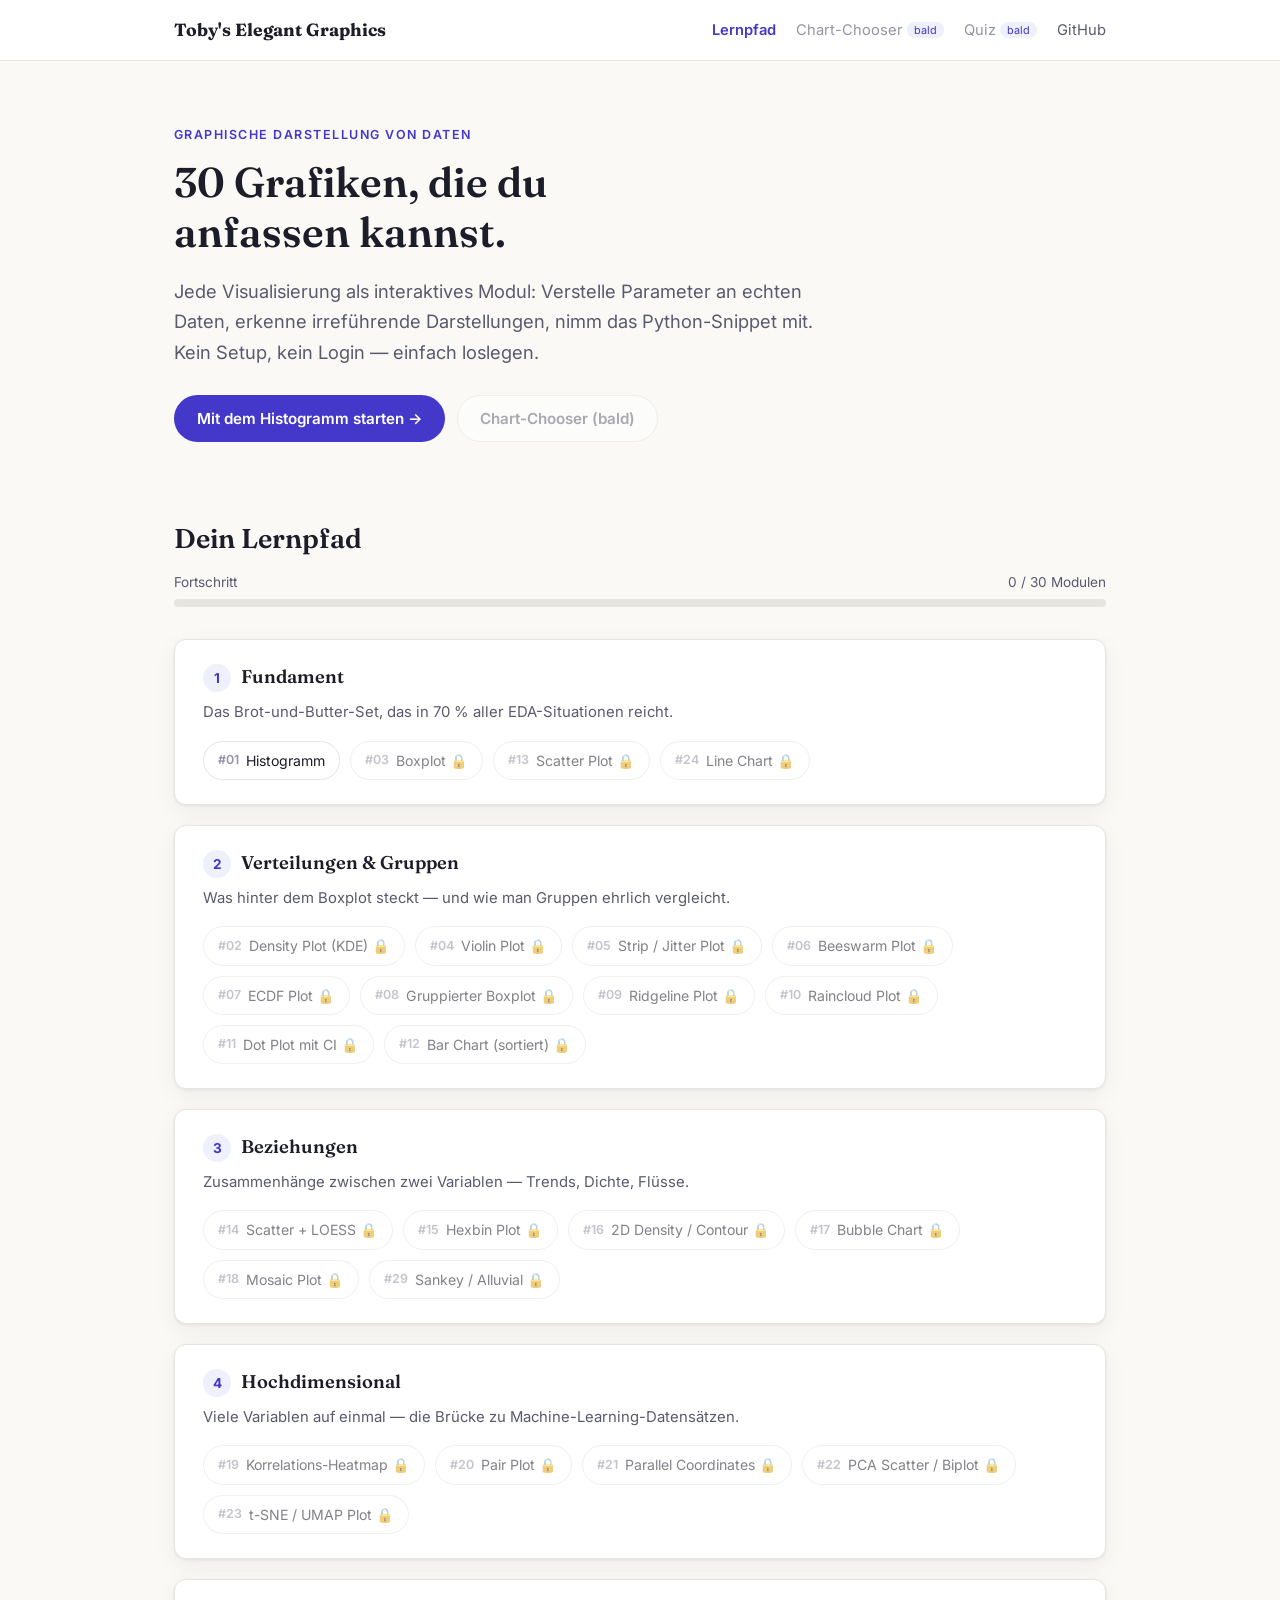
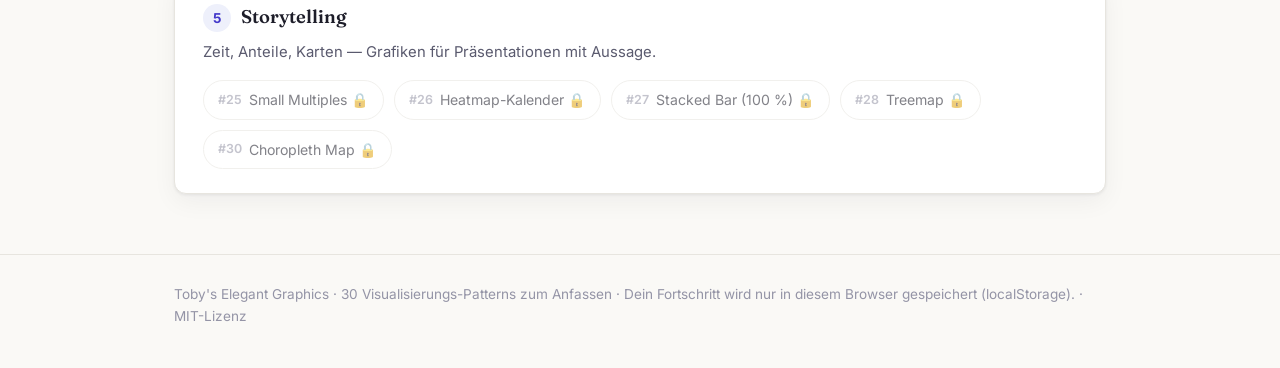
==== docs/index.html @ 0d8d2424 "M0: Web app skeleton with complete histogram module (#01) - docs/: static app for GitHub Pages (vani" ====
<!DOCTYPE html>
<html lang="de">
<head>
  <meta charset="UTF-8" />
  <meta name="viewport" content="width=device-width, initial-scale=1.0" />
  <title>Toby's Elegant Graphics — Datenvisualisierung lernen</title>
  <meta name="description" content="Interaktive Lernumgebung: 30 Visualisierungs-Patterns für Datenanalyse zum Anfassen — mit Parameter-Laboren, Quiz und Python-Snippets." />
  <link rel="preconnect" href="https://fonts.googleapis.com" />
  <link href="https://fonts.googleapis.com/css2?family=Fraunces:opsz,wght@9..144,600;9..144,700&family=Inter:wght@400;500;600;700&display=swap" rel="stylesheet" />
  <link rel="stylesheet" href="css/style.css" />
</head>
<body>
  <main class="container">
    <section class="hero">
      <div class="kicker">Graphische Darstellung von Daten</div>
      <h1>30 Grafiken, die du<br />anfassen kannst.</h1>
      <p class="lead">
        Jede Visualisierung als interaktives Modul: Verstelle Parameter an echten Daten,
        erkenne irreführende Darstellungen, nimm das Python-Snippet mit. Kein Setup, kein Login —
        einfach loslegen.
      </p>
      <div class="hero-actions">
        <a class="btn btn-primary" href="module.html#01">Mit dem Histogramm starten →</a>
        <span class="btn btn-ghost disabled">Chart-Chooser (bald)</span>
      </div>
    </section>

    <section>
      <h2>Dein Lernpfad</h2>
      <div class="progress-wrap">
        <div class="progress-label">
          <span>Fortschritt</span>
          <span id="progress-text">0 / 30 Modulen</span>
        </div>
        <div class="progress-bar"><div id="progress-fill" style="width: 0%"></div></div>
      </div>
      <div id="clusters"></div>
    </section>
  </main>

  <script src="js/app.js"></script>
  <script src="js/content.js"></script>
  <script>
    TEG.renderHeader("path");
    TEG.renderFooter();

    const done = TEG.getDone();
    const total = TEG_PATH_ORDER.length;
    const doneCount = TEG_PATH_ORDER.filter((id) => done.has(id)).length;
    document.getElementById("progress-text").textContent = `${doneCount} / ${total} Modulen`;
    document.getElementById("progress-fill").style.width = `${(doneCount / total) * 100}%`;

    const wrap = document.getElementById("clusters");
    TEG_CLUSTERS.forEach((cluster) => {
      const chips = cluster.modules.map((id) => {
        const m = TEG_MODULES[id];
        const isDone = done.has(id);
        if (!m.available) {
          return TEG.el("span", { class: "chip locked", title: "Bald verfügbar" },
            TEG.el("span", { class: "chip-num" }, "#" + id), m.title, " 🔒");
        }
        return TEG.el("a", { class: "chip" + (isDone ? " done" : ""), href: `module.html#${id}` },
          TEG.el("span", { class: "chip-num" }, "#" + id), m.title,
          isDone ? TEG.el("span", { class: "chip-check" }, "✓") : null);
      });
      wrap.append(
        TEG.el("div", { class: "cluster-card" },
          TEG.el("h3", {},
            TEG.el("span", { class: "cluster-num" }, String(cluster.num)),
            cluster.name),
          TEG.el("p", { class: "cluster-desc" }, cluster.desc),
          TEG.el("div", { class: "module-chips" }, chips)
        )
      );
    });
  </script>
</body>
</html>
---- docs/css/style.css ----
/* ============================================================
   Toby's Elegant Graphics — Design-System
   Eine Datei, keine Frameworks. Variablen oben, Komponenten unten.
   ============================================================ */

:root {
  --bg: #faf9f6;
  --surface: #ffffff;
  --ink: #1d1d29;
  --ink-soft: #5a5a6e;
  --ink-faint: #9494a6;
  --accent: #4338ca;        /* Indigo — Links, aktive Elemente */
  --accent-soft: #eef0fb;
  --good: #15803d;
  --good-soft: #ecfdf3;
  --bad: #b91c1c;
  --bad-soft: #fef2f2;
  --border: #e7e5df;
  --code-bg: #1e1e2e;
  --code-ink: #e4e4ef;
  --radius: 12px;
  --shadow: 0 1px 3px rgba(29, 29, 41, 0.07), 0 8px 24px rgba(29, 29, 41, 0.05);
  --font-text: "Inter", system-ui, -apple-system, sans-serif;
  --font-display: "Fraunces", Georgia, serif;
  --font-mono: ui-monospace, "SF Mono", "Cascadia Code", Consolas, monospace;
}

* { box-sizing: border-box; }

html { scroll-behavior: smooth; }

body {
  margin: 0;
  background: var(--bg);
  color: var(--ink);
  font-family: var(--font-text);
  font-size: 16px;
  line-height: 1.65;
  -webkit-font-smoothing: antialiased;
}

.container { max-width: 980px; margin: 0 auto; padding: 0 24px; }

h1, h2, h3 { font-family: var(--font-display); font-weight: 600; line-height: 1.2; }
h1 { font-size: 2.6rem; margin: 0 0 0.5rem; }
h2 { font-size: 1.7rem; margin: 2.5rem 0 1rem; }
h3 { font-size: 1.15rem; margin: 1.5rem 0 0.5rem; }

a { color: var(--accent); text-decoration: none; }
a:hover { text-decoration: underline; }

/* ---------- Header ---------- */

.site-header {
  background: var(--surface);
  border-bottom: 1px solid var(--border);
  position: sticky; top: 0; z-index: 50;
}
.site-header .container {
  display: flex; align-items: center; justify-content: space-between;
  height: 60px;
}
.brand {
  font-family: var(--font-display); font-weight: 700; font-size: 1.1rem;
  color: var(--ink);
}
.brand:hover { text-decoration: none; color: var(--accent); }
.site-nav { display: flex; gap: 20px; align-items: center; font-size: 0.92rem; }
.site-nav a { color: var(--ink-soft); }
.site-nav a.active { color: var(--accent); font-weight: 600; }
.site-nav .nav-disabled {
  color: var(--ink-faint); cursor: default;
}
.site-nav .nav-disabled:hover { text-decoration: none; }
.site-nav .soon-tag {
  font-size: 0.68rem; background: var(--accent-soft); color: var(--accent);
  border-radius: 99px; padding: 1px 7px; margin-left: 4px; vertical-align: 1px;
}

/* ---------- Hero (Startseite) ---------- */

.hero { padding: 64px 0 40px; }
.hero .kicker {
  text-transform: uppercase; letter-spacing: 0.12em; font-size: 0.78rem;
  font-weight: 600; color: var(--accent); margin-bottom: 12px;
}
.hero p.lead { font-size: 1.15rem; color: var(--ink-soft); max-width: 640px; }
.hero-actions { margin-top: 28px; display: flex; gap: 12px; flex-wrap: wrap; }

.btn {
  display: inline-block; padding: 10px 22px; border-radius: 99px;
  font-weight: 600; font-size: 0.95rem; border: 1px solid transparent;
  cursor: pointer; transition: all 0.15s ease;
}
.btn-primary { background: var(--accent); color: #fff; }
.btn-primary:hover { background: #3730a3; text-decoration: none; }
.btn-ghost { border-color: var(--border); color: var(--ink-soft); background: var(--surface); }
.btn-ghost:hover { border-color: var(--accent); color: var(--accent); text-decoration: none; }
.btn[disabled], .btn.disabled {
  opacity: 0.5; cursor: not-allowed; pointer-events: none;
}

/* ---------- Fortschritt ---------- */

.progress-wrap { margin: 8px 0 32px; }
.progress-label {
  display: flex; justify-content: space-between;
  font-size: 0.85rem; color: var(--ink-soft); margin-bottom: 6px;
}
.progress-bar {
  height: 8px; background: var(--border); border-radius: 99px; overflow: hidden;
}
.progress-bar > div {
  height: 100%; background: var(--accent); border-radius: 99px;
  transition: width 0.4s ease;
}

/* ---------- Cluster / Lernpfad ---------- */

.cluster-card {
  background: var(--surface); border: 1px solid var(--border);
  border-radius: var(--radius); padding: 24px 28px; margin-bottom: 20px;
  box-shadow: var(--shadow);
}
.cluster-card h3 { margin-top: 0; }
.cluster-card .cluster-desc { color: var(--ink-soft); font-size: 0.93rem; margin: 4px 0 16px; }
.cluster-num {
  display: inline-flex; align-items: center; justify-content: center;
  width: 28px; height: 28px; border-radius: 50%;
  background: var(--accent-soft); color: var(--accent);
  font-size: 0.85rem; font-weight: 700; margin-right: 10px;
  font-family: var(--font-text);
}

.module-chips { display: flex; flex-wrap: wrap; gap: 10px; }
.chip {
  display: inline-flex; align-items: center; gap: 7px;
  padding: 7px 14px; border-radius: 99px; font-size: 0.88rem;
  border: 1px solid var(--border); background: var(--surface);
  color: var(--ink); transition: all 0.15s ease;
}
a.chip:hover { border-color: var(--accent); color: var(--accent); text-decoration: none; }
.chip .chip-num { color: var(--ink-faint); font-size: 0.78rem; font-weight: 600; }
.chip.done { border-color: var(--good); background: var(--good-soft); }
.chip.done .chip-check { color: var(--good); font-weight: 700; }
.chip.locked { opacity: 0.55; cursor: default; }

/* ---------- Modul-Seite ---------- */

.module-header { padding: 40px 0 8px; }
.module-header .breadcrumb {
  font-size: 0.85rem; color: var(--ink-soft); margin-bottom: 10px;
}
.module-header .breadcrumb .sep { margin: 0 6px; color: var(--ink-faint); }
.module-question {
  font-size: 1.12rem; color: var(--ink-soft);
  border-left: 3px solid var(--accent); padding: 2px 0 2px 16px;
  margin: 18px 0 6px;
}
.use-when { display: grid; grid-template-columns: 1fr 1fr; gap: 14px; margin: 22px 0; }
.use-when .uw {
  border-radius: var(--radius); padding: 14px 18px; font-size: 0.92rem;
}
.use-when .uw strong { display: block; margin-bottom: 4px; font-size: 0.85rem;
  text-transform: uppercase; letter-spacing: 0.06em; }
.uw-yes { background: var(--good-soft); color: #14532d; }
.uw-no { background: var(--bad-soft); color: #7f1d1d; }

.section-card {
  background: var(--surface); border: 1px solid var(--border);
  border-radius: var(--radius); padding: 26px 30px; margin: 26px 0;
  box-shadow: var(--shadow);
}
.section-card > h2 { margin-top: 0; font-size: 1.35rem; }
.section-card .section-hint { color: var(--ink-soft); font-size: 0.92rem; margin-top: -6px; }

/* ---------- Parameter-Labor ---------- */

.lab-controls {
  display: flex; flex-wrap: wrap; gap: 22px; align-items: flex-end;
  padding: 16px 18px; background: var(--bg); border-radius: var(--radius);
  margin-bottom: 14px;
}
.lab-control { display: flex; flex-direction: column; gap: 5px; min-width: 150px; }
.lab-control label { font-size: 0.8rem; font-weight: 600; color: var(--ink-soft); }
.lab-control .value-badge { color: var(--accent); font-weight: 700; }
.lab-control select {
  padding: 7px 10px; border: 1px solid var(--border); border-radius: 8px;
  font-family: var(--font-text); font-size: 0.9rem; background: var(--surface);
}
.lab-control input[type="range"] { accent-color: var(--accent); width: 170px; }
.lab-control.checkbox { flex-direction: row; align-items: center; gap: 8px; min-width: 0; }
.lab-control.checkbox input { accent-color: var(--accent); width: 17px; height: 17px; }
.lab-control.checkbox label { font-size: 0.9rem; color: var(--ink); font-weight: 500; }
.plot-area { width: 100%; min-height: 420px; }
.lab-insight {
  margin-top: 10px; padding: 12px 16px; border-radius: 8px;
  background: var(--accent-soft); color: #312e81; font-size: 0.92rem;
}

/* ---------- Gut vs. Schlecht ---------- */

.goodbad-toggle { display: flex; gap: 0; margin-bottom: 14px; }
.goodbad-toggle button {
  flex: 1; padding: 10px; font-family: var(--font-text); font-size: 0.93rem;
  font-weight: 600; cursor: pointer; border: 1px solid var(--border);
  background: var(--surface); color: var(--ink-soft); transition: all 0.15s;
}
.goodbad-toggle button:first-child { border-radius: 8px 0 0 8px; }
.goodbad-toggle button:last-child { border-radius: 0 8px 8px 0; border-left: none; }
.goodbad-toggle button.active-good { background: var(--good-soft); color: var(--good); border-color: var(--good); }
.goodbad-toggle button.active-bad { background: var(--bad-soft); color: var(--bad); border-color: var(--bad); }
.goodbad-explain { font-size: 0.93rem; padding: 12px 16px; border-radius: 8px; margin-top: 10px; }
.goodbad-explain.is-good { background: var(--good-soft); color: #14532d; }
.goodbad-explain.is-bad { background: var(--bad-soft); color: #7f1d1d; }

/* ---------- Snippet-Karte ---------- */

.snippet-tabs { display: flex; gap: 8px; margin-bottom: 12px; }
.snippet-tabs button {
  padding: 6px 16px; border-radius: 99px; border: 1px solid var(--border);
  background: var(--surface); font-family: var(--font-text); font-size: 0.85rem;
  font-weight: 600; color: var(--ink-soft); cursor: pointer;
}
.snippet-tabs button.active { background: var(--ink); color: #fff; border-color: var(--ink); }
.code-block { position: relative; }
.code-block pre {
  background: var(--code-bg); color: var(--code-ink); border-radius: var(--radius);
  padding: 20px 22px; overflow-x: auto; font-family: var(--font-mono);
  font-size: 0.86rem; line-height: 1.6; margin: 0;
}
.copy-btn {
  position: absolute; top: 12px; right: 12px;
  background: rgba(255,255,255,0.1); color: var(--code-ink);
  border: 1px solid rgba(255,255,255,0.2); border-radius: 7px;
  padding: 5px 12px; font-size: 0.78rem; font-family: var(--font-text);
  font-weight: 600; cursor: pointer; transition: all 0.15s;
}
.copy-btn:hover { background: rgba(255,255,255,0.2); }
.copy-btn.copied { background: var(--good); border-color: var(--good); color: #fff; }

/* ---------- Fallstricke ---------- */

.pitfall-table { width: 100%; border-collapse: collapse; font-size: 0.92rem; }
.pitfall-table th, .pitfall-table td {
  text-align: left; padding: 10px 14px; border-bottom: 1px solid var(--border);
  vertical-align: top;
}
.pitfall-table th {
  font-size: 0.78rem; text-transform: uppercase; letter-spacing: 0.06em;
  color: var(--ink-soft);
}
.merksatz {
  font-family: var(--font-display); font-size: 1.15rem; font-style: italic;
  padding: 16px 22px; background: var(--accent-soft); border-radius: var(--radius);
  color: #312e81; margin-bottom: 20px;
}

/* ---------- Quiz ---------- */

.quiz-q { margin-bottom: 26px; }
.quiz-q .q-text { font-weight: 600; margin-bottom: 10px; }
.quiz-options { display: flex; flex-direction: column; gap: 8px; }
.quiz-options button {
  text-align: left; padding: 11px 16px; border-radius: 9px;
  border: 1px solid var(--border); background: var(--surface);
  font-family: var(--font-text); font-size: 0.93rem; cursor: pointer;
  transition: all 0.12s;
}
.quiz-options button:hover:not([disabled]) { border-color: var(--accent); background: var(--accent-soft); }
.quiz-options button.correct { border-color: var(--good); background: var(--good-soft); font-weight: 600; }
.quiz-options button.wrong { border-color: var(--bad); background: var(--bad-soft); }
.quiz-options button[disabled] { cursor: default; }
.quiz-explain {
  margin-top: 10px; padding: 11px 15px; border-radius: 8px;
  background: var(--bg); border: 1px solid var(--border);
  font-size: 0.9rem; color: var(--ink-soft);
}

/* ---------- Modul-Abschluss & Navigation ---------- */

.module-footer-nav {
  display: flex; justify-content: space-between; align-items: center;
  gap: 14px; margin: 40px 0 70px; flex-wrap: wrap;
}
.done-btn {
  padding: 12px 28px; border-radius: 99px; border: 2px solid var(--good);
  background: var(--surface); color: var(--good); font-weight: 700;
  font-size: 0.97rem; font-family: var(--font-text); cursor: pointer;
  transition: all 0.15s;
}
.done-btn:hover { background: var(--good-soft); }
.done-btn.is-done { background: var(--good); color: #fff; }

/* ---------- Footer ---------- */

.site-footer {
  border-top: 1px solid var(--border); padding: 28px 0 40px;
  color: var(--ink-faint); font-size: 0.85rem; margin-top: 60px;
}

/* ---------- Responsive ---------- */

@media (max-width: 640px) {
  h1 { font-size: 1.9rem; }
  .use-when { grid-template-columns: 1fr; }
  .section-card { padding: 20px 18px; }
  .hero { padding: 40px 0 24px; }
  .site-nav { gap: 12px; font-size: 0.85rem; }
}
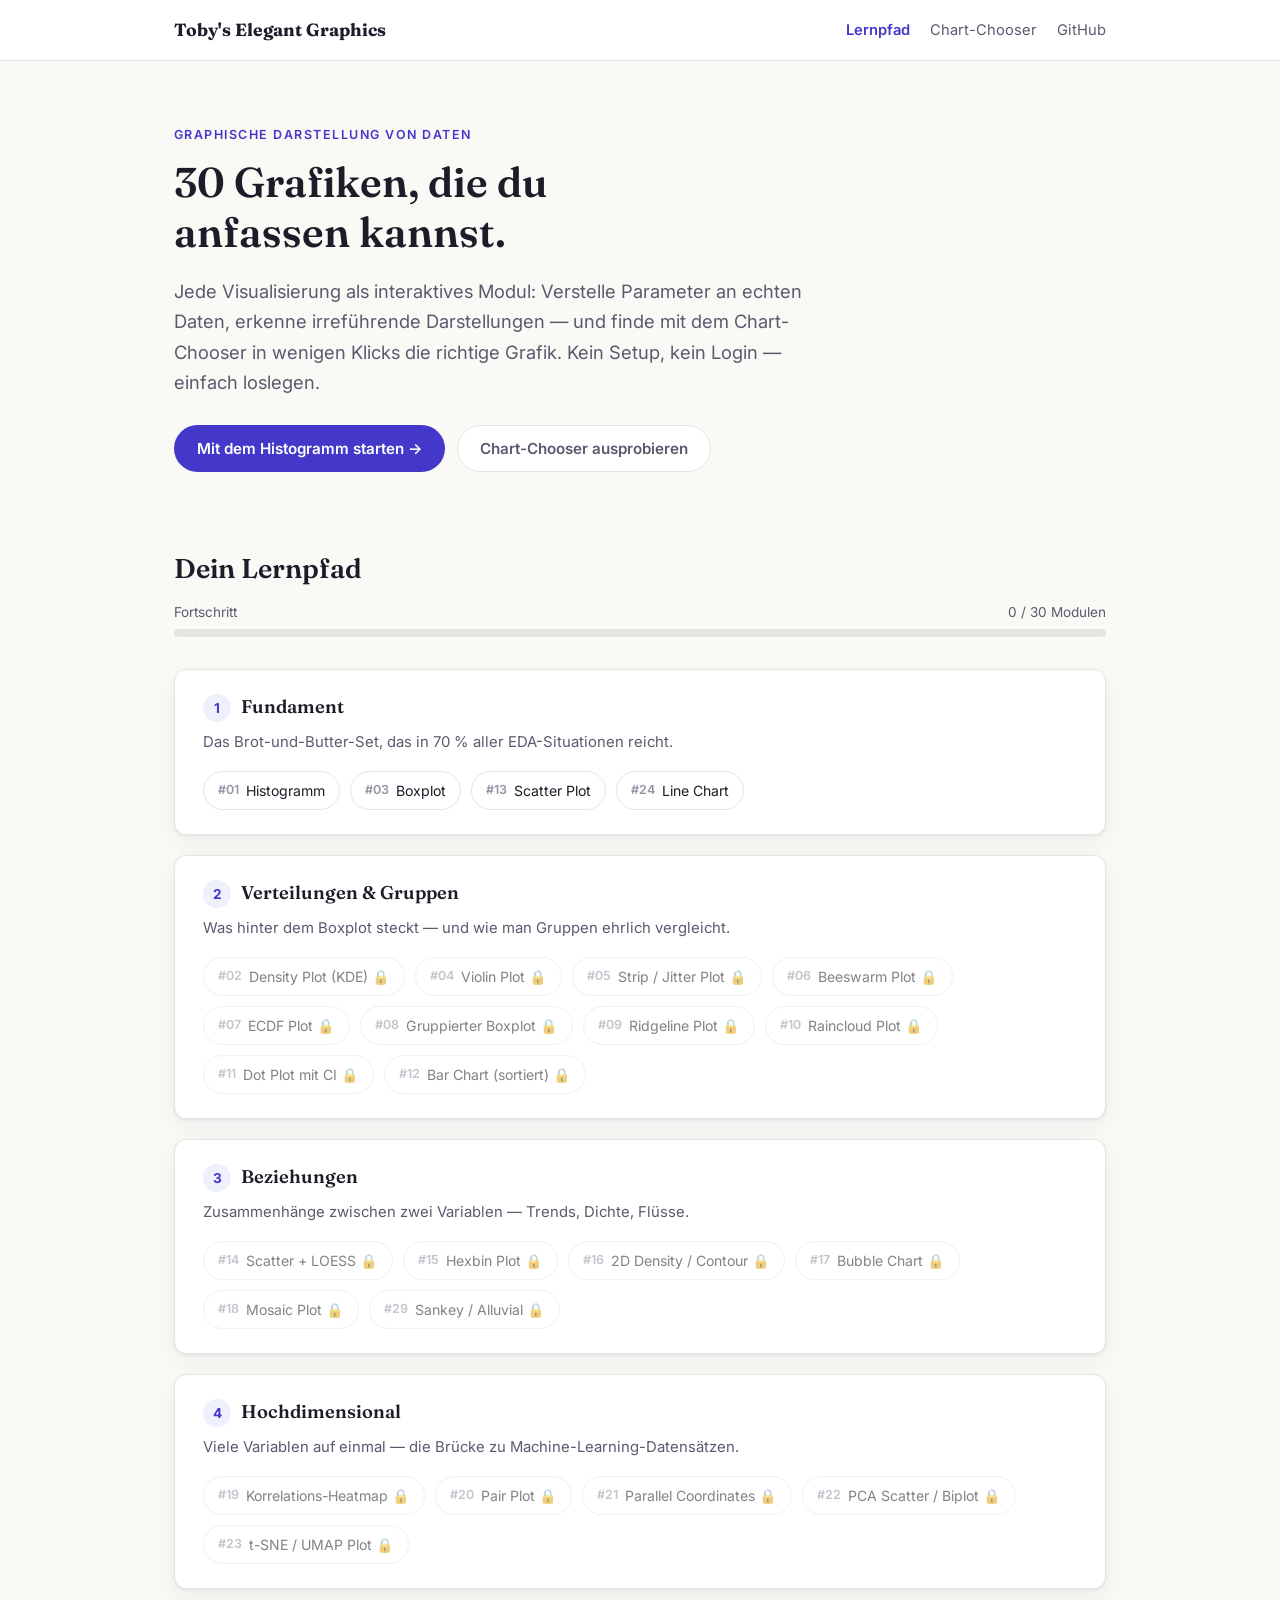
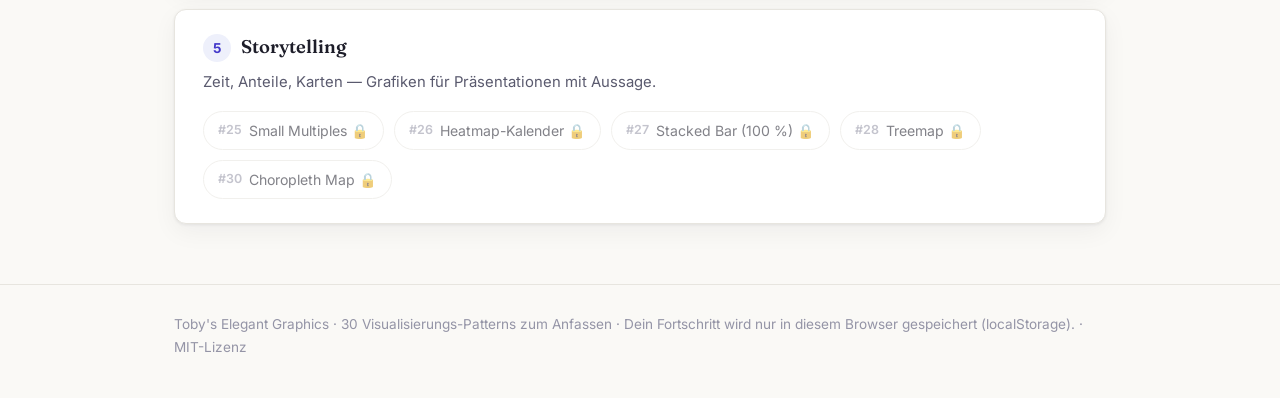
==== commit e4c8ad95: "Remove snippet cards and quizzes, build the Chart Chooser - Drop snippet card and quiz sections from" ====
--- a/docs/index.html
+++ b/docs/index.html
@@ -16,12 +16,12 @@
       <h1>30 Grafiken, die du<br />anfassen kannst.</h1>
       <p class="lead">
         Jede Visualisierung als interaktives Modul: Verstelle Parameter an echten Daten,
-        erkenne irreführende Darstellungen, nimm das Python-Snippet mit. Kein Setup, kein Login —
-        einfach loslegen.
+        erkenne irreführende Darstellungen — und finde mit dem Chart-Chooser in wenigen
+        Klicks die richtige Grafik. Kein Setup, kein Login — einfach loslegen.
       </p>
       <div class="hero-actions">
         <a class="btn btn-primary" href="module.html#01">Mit dem Histogramm starten →</a>
-        <span class="btn btn-ghost disabled">Chart-Chooser (bald)</span>
+        <a class="btn btn-ghost" href="chooser.html">Chart-Chooser ausprobieren</a>
       </div>
     </section>
 
--- a/docs/css/style.css
+++ b/docs/css/style.css
@@ -16,13 +16,10 @@
   --bad: #b91c1c;
   --bad-soft: #fef2f2;
   --border: #e7e5df;
-  --code-bg: #1e1e2e;
-  --code-ink: #e4e4ef;
   --radius: 12px;
   --shadow: 0 1px 3px rgba(29, 29, 41, 0.07), 0 8px 24px rgba(29, 29, 41, 0.05);
   --font-text: "Inter", system-ui, -apple-system, sans-serif;
   --font-display: "Fraunces", Georgia, serif;
-  --font-mono: ui-monospace, "SF Mono", "Cascadia Code", Consolas, monospace;
 }
 
 * { box-sizing: border-box; }
@@ -214,31 +211,6 @@
 .goodbad-explain.is-good { background: var(--good-soft); color: #14532d; }
 .goodbad-explain.is-bad { background: var(--bad-soft); color: #7f1d1d; }
 
-/* ---------- Snippet-Karte ---------- */
-
-.snippet-tabs { display: flex; gap: 8px; margin-bottom: 12px; }
-.snippet-tabs button {
-  padding: 6px 16px; border-radius: 99px; border: 1px solid var(--border);
-  background: var(--surface); font-family: var(--font-text); font-size: 0.85rem;
-  font-weight: 600; color: var(--ink-soft); cursor: pointer;
-}
-.snippet-tabs button.active { background: var(--ink); color: #fff; border-color: var(--ink); }
-.code-block { position: relative; }
-.code-block pre {
-  background: var(--code-bg); color: var(--code-ink); border-radius: var(--radius);
-  padding: 20px 22px; overflow-x: auto; font-family: var(--font-mono);
-  font-size: 0.86rem; line-height: 1.6; margin: 0;
-}
-.copy-btn {
-  position: absolute; top: 12px; right: 12px;
-  background: rgba(255,255,255,0.1); color: var(--code-ink);
-  border: 1px solid rgba(255,255,255,0.2); border-radius: 7px;
-  padding: 5px 12px; font-size: 0.78rem; font-family: var(--font-text);
-  font-weight: 600; cursor: pointer; transition: all 0.15s;
-}
-.copy-btn:hover { background: rgba(255,255,255,0.2); }
-.copy-btn.copied { background: var(--good); border-color: var(--good); color: #fff; }
-
 /* ---------- Fallstricke ---------- */
 
 .pitfall-table { width: 100%; border-collapse: collapse; font-size: 0.92rem; }
@@ -256,26 +228,45 @@
   color: #312e81; margin-bottom: 20px;
 }
 
-/* ---------- Quiz ---------- */
-
-.quiz-q { margin-bottom: 26px; }
-.quiz-q .q-text { font-weight: 600; margin-bottom: 10px; }
-.quiz-options { display: flex; flex-direction: column; gap: 8px; }
-.quiz-options button {
-  text-align: left; padding: 11px 16px; border-radius: 9px;
+/* ---------- Chart-Chooser ---------- */
+
+.answer-trail { display: flex; flex-wrap: wrap; gap: 8px; margin-bottom: 18px; }
+.answer-trail .trail-chip {
+  display: inline-flex; align-items: center; gap: 6px;
+  padding: 5px 13px; border-radius: 99px; font-size: 0.84rem;
+  background: var(--accent-soft); color: var(--accent); font-weight: 500;
+}
+.trail-back {
   border: 1px solid var(--border); background: var(--surface);
-  font-family: var(--font-text); font-size: 0.93rem; cursor: pointer;
+  border-radius: 99px; padding: 5px 13px; font-size: 0.84rem;
+  font-family: var(--font-text); color: var(--ink-soft); cursor: pointer;
+}
+.trail-back:hover { border-color: var(--accent); color: var(--accent); }
+
+.chooser-question { font-weight: 600; font-size: 1.15rem; margin-bottom: 16px; }
+.chooser-options { display: flex; flex-direction: column; gap: 9px; }
+.chooser-options button {
+  text-align: left; padding: 13px 18px; border-radius: 10px;
+  border: 1px solid var(--border); background: var(--surface);
+  font-family: var(--font-text); font-size: 0.95rem; cursor: pointer;
   transition: all 0.12s;
 }
-.quiz-options button:hover:not([disabled]) { border-color: var(--accent); background: var(--accent-soft); }
-.quiz-options button.correct { border-color: var(--good); background: var(--good-soft); font-weight: 600; }
-.quiz-options button.wrong { border-color: var(--bad); background: var(--bad-soft); }
-.quiz-options button[disabled] { cursor: default; }
-.quiz-explain {
-  margin-top: 10px; padding: 11px 15px; border-radius: 8px;
-  background: var(--bg); border: 1px solid var(--border);
-  font-size: 0.9rem; color: var(--ink-soft);
-}
+.chooser-options button:hover { border-color: var(--accent); background: var(--accent-soft); }
+
+.result-label {
+  text-transform: uppercase; letter-spacing: 0.1em; font-size: 0.74rem;
+  font-weight: 700; color: var(--ink-soft); margin: 18px 0 8px;
+}
+.result-note {
+  margin-top: 16px; padding: 12px 16px; border-radius: 8px;
+  background: var(--accent-soft); color: #312e81; font-size: 0.92rem;
+}
+.chip.primary {
+  border-color: var(--accent); background: var(--accent-soft);
+  color: var(--accent); font-weight: 600; font-size: 0.95rem;
+  padding: 9px 17px;
+}
+a.chip.primary:hover { background: var(--accent); color: #fff; }
 
 /* ---------- Modul-Abschluss & Navigation ---------- */
 
